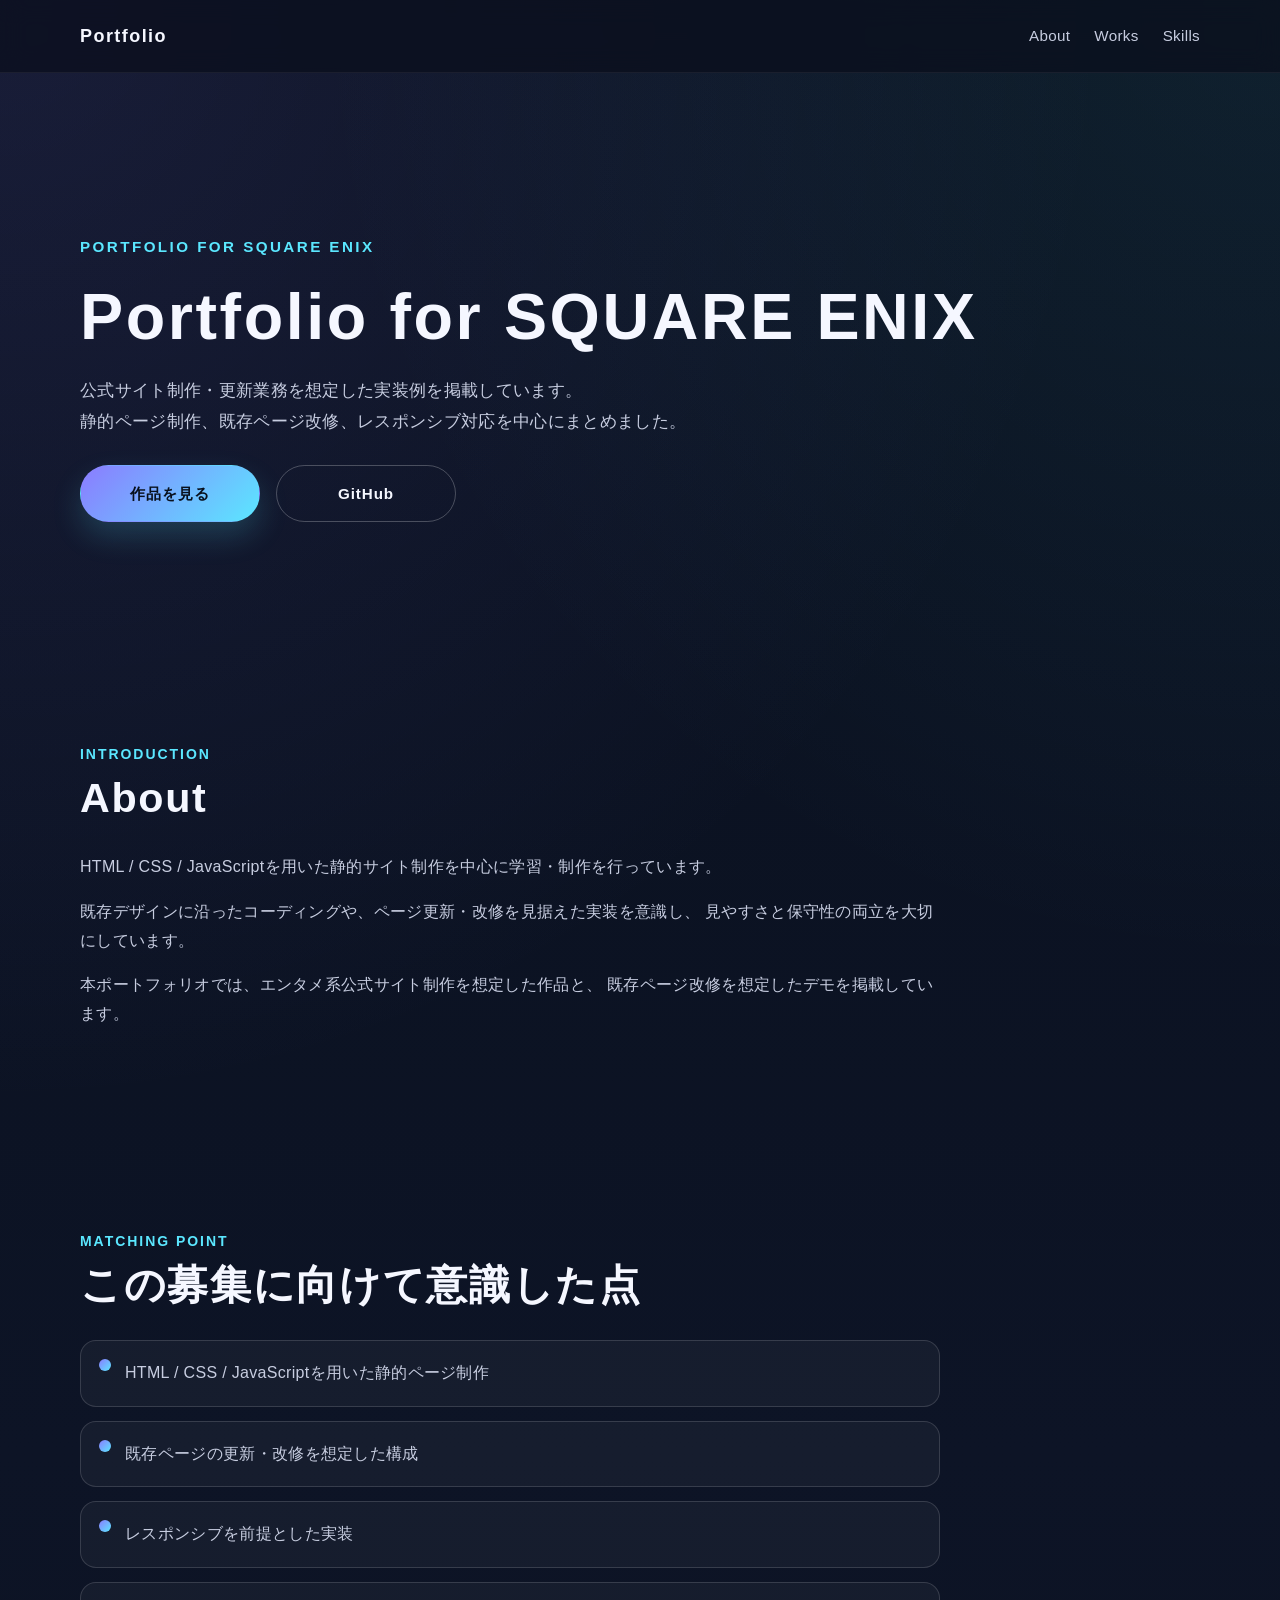
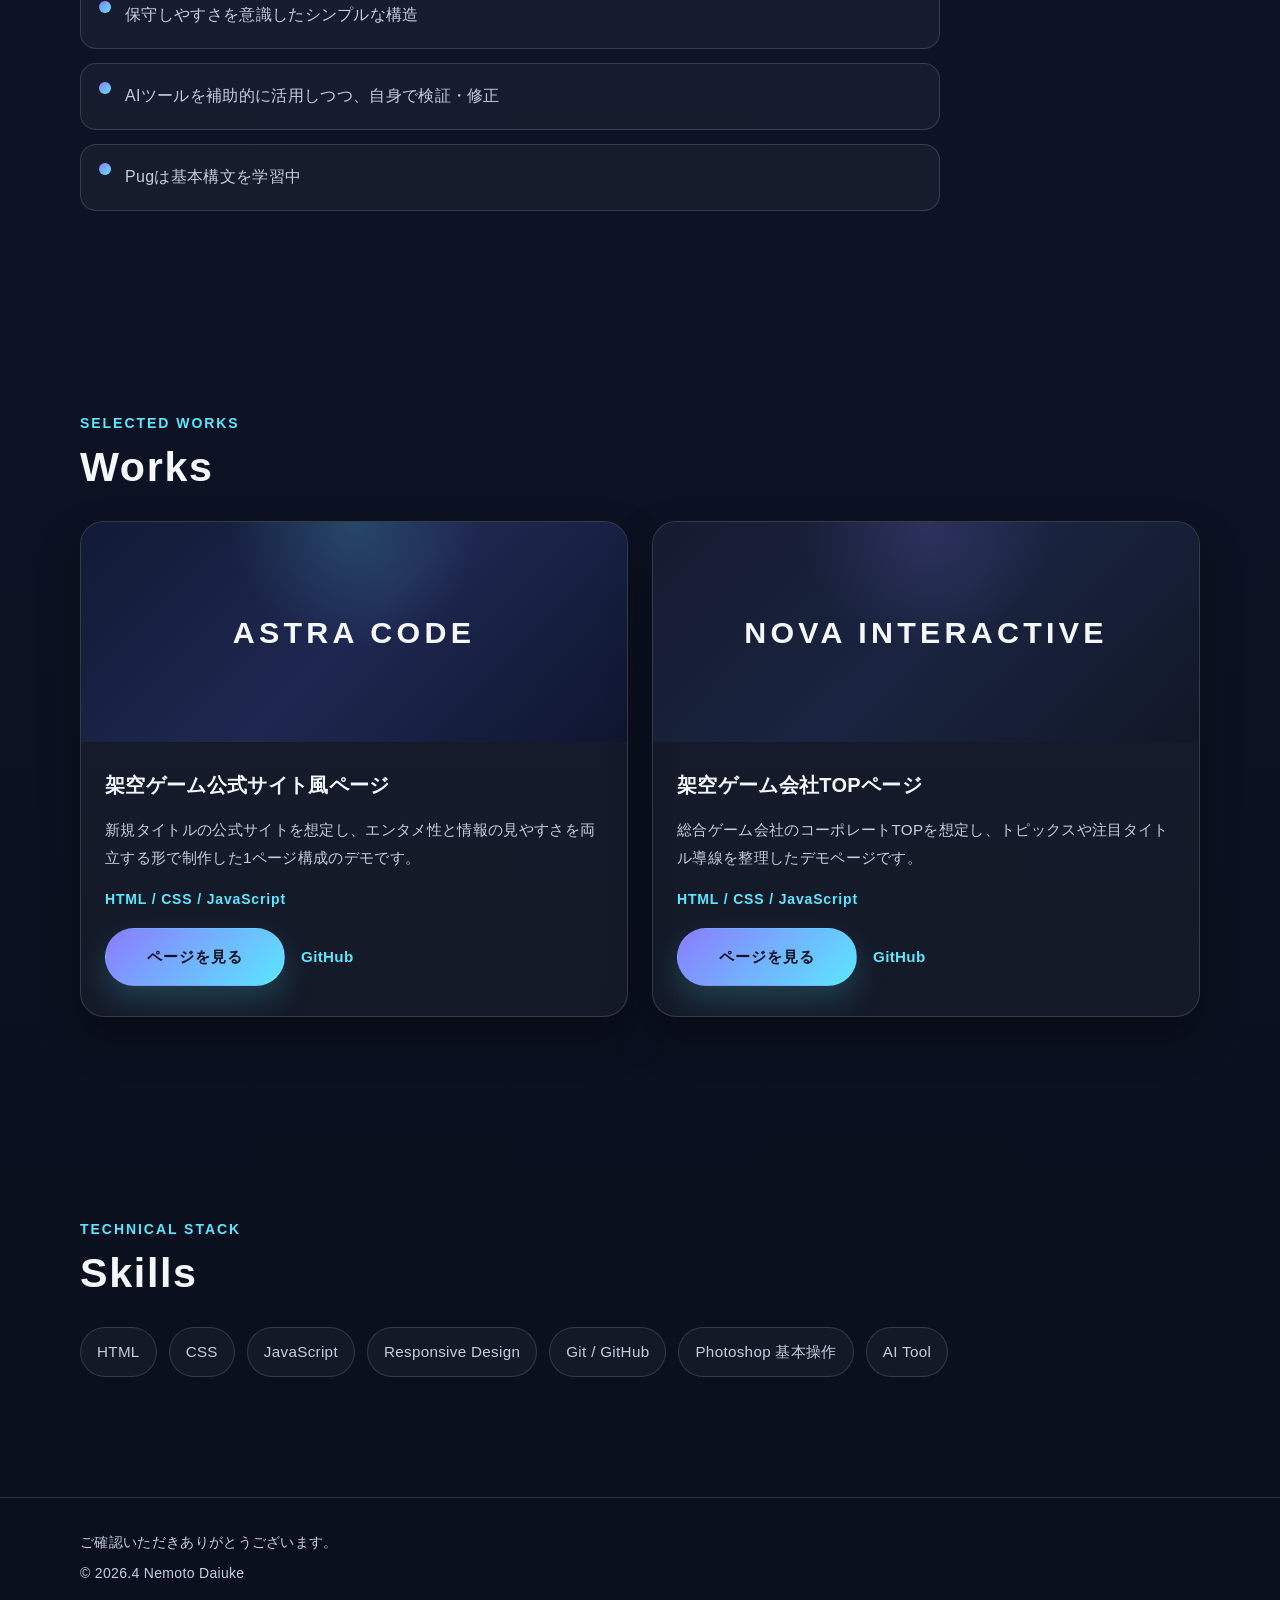
==== index.html @ 52d6af77 "Initial commit" ====
<!DOCTYPE html>
<html lang="ja">
  <head>
    <meta charset="UTF-8" />
    <meta name="viewport" content="width=device-width, initial-scale=1.0" />
    <title>Portfolio for SQUARE ENIX</title>
    <meta
      name="description"
      content="公式サイト制作・ページ更新業務を想定したWeb制作ポートフォリオです。"
    />
    <link rel="stylesheet" href="./assets/css/style.css" />
  </head>
  <body>
    <header class="siteHeader">
      <div class="siteHeader__inner container">
        <a href="./index.html" class="siteLogo">Portfolio</a>

        <nav class="globalNav" aria-label="メインナビゲーション">
          <ul class="globalNav__list">
            <li class="globalNav__item"><a href="#about">About</a></li>
            <li class="globalNav__item"><a href="#works">Works</a></li>
            <li class="globalNav__item"><a href="#skills">Skills</a></li>
          </ul>
        </nav>
      </div>
    </header>

    <main class="mainContents">
      <section class="portfolioMv">
        <div class="portfolioMv__inner container">
          <p class="portfolioMv__label">Portfolio for SQUARE ENIX</p>
          <h1 class="portfolioMv__title">Portfolio for SQUARE ENIX</h1>
          <p class="portfolioMv__text">
            公式サイト制作・更新業務を想定した実装例を掲載しています。<br />
            静的ページ制作、既存ページ改修、レスポンシブ対応を中心にまとめました。
          </p>

          <div class="portfolioMv__buttons">
            <a href="#works" class="button">作品を見る</a>
            <a href="https://github.com/yourname" class="button button--outline">
              GitHub
            </a>
          </div>
        </div>
      </section>

      <section id="about" class="section portfolioAbout">
        <div class="container">
          <div class="sectionHeading">
            <p class="sectionHeading__label">Introduction</p>
            <h2 class="sectionTitle">About</h2>
          </div>

          <div class="portfolioAbout__body">
            <p class="portfolioAbout__text">
              HTML / CSS / JavaScriptを用いた静的サイト制作を中心に学習・制作を行っています。
            </p>
            <p class="portfolioAbout__text">
              既存デザインに沿ったコーディングや、ページ更新・改修を見据えた実装を意識し、
              見やすさと保守性の両立を大切にしています。
            </p>
            <p class="portfolioAbout__text">
              本ポートフォリオでは、エンタメ系公式サイト制作を想定した作品と、
              既存ページ改修を想定したデモを掲載しています。
            </p>
          </div>
        </div>
      </section>

      <section class="section portfolioPoint">
        <div class="container">
          <div class="sectionHeading">
            <p class="sectionHeading__label">Matching Point</p>
            <h2 class="sectionTitle">この募集に向けて意識した点</h2>
          </div>

          <ul class="portfolioPoint__list">
            <li class="portfolioPoint__item">
              HTML / CSS / JavaScriptを用いた静的ページ制作
            </li>
            <li class="portfolioPoint__item">
              既存ページの更新・改修を想定した構成
            </li>
            <li class="portfolioPoint__item">
              レスポンシブを前提とした実装
            </li>
            <li class="portfolioPoint__item">
              保守しやすさを意識したシンプルな構造
            </li>
            <li class="portfolioPoint__item">
              AIツールを補助的に活用しつつ、自身で検証・修正
            </li>
            <li class="portfolioPoint__item">Pugは基本構文を学習中</li>
          </ul>
        </div>
      </section>

      <section id="works" class="section portfolioWorks">
        <div class="container">
          <div class="sectionHeading">
            <p class="sectionHeading__label">Selected Works</p>
            <h2 class="sectionTitle">Works</h2>
          </div>

          <div class="portfolioWorks__grid">
            <article class="workCard">
              <div class="workCard__visual workCard__visual--game">
                <span class="workCard__visualText">ASTRA CODE</span>
              </div>

              <div class="workCard__body">
                <h3 class="workCard__title">架空ゲーム公式サイト風ページ</h3>
                <p class="workCard__text">
                  新規タイトルの公式サイトを想定し、エンタメ性と情報の見やすさを両立する形で制作した1ページ構成のデモです。
                </p>
                <p class="workCard__meta">HTML / CSS / JavaScript</p>

                <div class="workCard__links">
                  <a href="./works/game-demo-site/index.html" class="button">
                    ページを見る
                  </a>
                  <a
                    href="https://github.com/yourname/portfolio"
                    class="textLink"
                  >
                    GitHub
                  </a>
                </div>
              </div>
            </article>

            <article class="workCard">
              <div class="workCard__visual workCard__visual--company">
                <span class="workCard__visualText">NOVA INTERACTIVE</span>
              </div>

              <div class="workCard__body">
                <h3 class="workCard__title">架空ゲーム会社TOPページ</h3>
                <p class="workCard__text">
                  総合ゲーム会社のコーポレートTOPを想定し、トピックスや注目タイトル導線を整理したデモページです。
                </p>
                <p class="workCard__meta">HTML / CSS / JavaScript</p>

                <div class="workCard__links">
                  <a href="./works/game-company-site/index.html" class="button">
                    ページを見る
                  </a>
                  <a
                    href="https://github.com/yourname/portfolio"
                    class="textLink"
                  >
                    GitHub
                  </a>
                </div>
              </div>
            </article>
          </div>
        </div>
      </section>

      <section id="skills" class="section portfolioSkill">
        <div class="container">
          <div class="sectionHeading">
            <p class="sectionHeading__label">Technical Stack</p>
            <h2 class="sectionTitle">Skills</h2>
          </div>

          <ul class="tagList">
            <li class="tagList__item">HTML</li>
            <li class="tagList__item">CSS</li>
            <li class="tagList__item">JavaScript</li>
            <li class="tagList__item">Responsive Design</li>
            <li class="tagList__item">Git / GitHub</li>
            <li class="tagList__item">Photoshop 基本操作</li>
            <li class="tagList__item">AI Tool</li>
          </ul>
        </div>
      </section>
    </main>

    <footer class="siteFooter">
      <div class="siteFooter__inner container">
        <p class="siteFooter__text">ご確認いただきありがとうございます。</p>
        <small class="siteFooter__copy">&copy; 2026.4 Nemoto Daiuke</small>
      </div>
    </footer>
  </body>
</html>
---- assets/css/style.css ----
*,
*::before,
*::after {
  -webkit-box-sizing: border-box;
          box-sizing: border-box;
}

html,
body,
div,
span,
applet,
object,
iframe,
h1,
h2,
h3,
h4,
h5,
h6,
p,
blockquote,
pre,
a,
abbr,
acronym,
address,
big,
cite,
code,
del,
dfn,
em,
img,
ins,
kbd,
q,
s,
samp,
small,
strong,
sub,
sup,
tt,
var,
b,
u,
i,
center,
dl,
dt,
dd,
ol,
ul,
li,
fieldset,
form,
label,
legend,
table,
caption,
tbody,
tfoot,
thead,
tr,
th,
td,
article,
aside,
canvas,
details,
embed,
figure,
figcaption,
footer,
header,
main,
menu,
nav,
output,
ruby,
section,
summary,
time,
mark,
audio,
video {
  margin: 0;
  padding: 0;
  border: 0;
}

ul,
ol {
  list-style: none;
}

table {
  border-collapse: collapse;
  border-spacing: 0;
}

html {
  scroll-behavior: smooth;
}

body {
  color: #f5f7ff;
  background: radial-gradient(circle at top right, rgba(91, 231, 255, 0.08), transparent 28%), radial-gradient(circle at top left, rgba(139, 124, 255, 0.12), transparent 32%), -webkit-gradient(linear, left top, left bottom, from(#09101d), color-stop(45%, #0d1426), to(#0a0f1d));
  background: radial-gradient(circle at top right, rgba(91, 231, 255, 0.08), transparent 28%), radial-gradient(circle at top left, rgba(139, 124, 255, 0.12), transparent 32%), linear-gradient(180deg, #09101d 0%, #0d1426 45%, #0a0f1d 100%);
  font-family: "Helvetica Neue", Arial, "Hiragino Sans", "Hiragino Kaku Gothic ProN", "Yu Gothic", Meiryo, sans-serif;
  line-height: 1.8;
  letter-spacing: 0.02em;
}

img {
  display: block;
  max-width: 100%;
  height: auto;
}

a {
  color: inherit;
  text-decoration: none;
  -webkit-transition: opacity 0.3s ease, color 0.3s ease, background-color 0.3s ease, border-color 0.3s ease, -webkit-transform 0.3s ease;
  transition: opacity 0.3s ease, color 0.3s ease, background-color 0.3s ease, border-color 0.3s ease, -webkit-transform 0.3s ease;
  transition: opacity 0.3s ease, color 0.3s ease, background-color 0.3s ease, border-color 0.3s ease, transform 0.3s ease;
  transition: opacity 0.3s ease, color 0.3s ease, background-color 0.3s ease, border-color 0.3s ease, transform 0.3s ease, -webkit-transform 0.3s ease;
}

a:hover {
  opacity: 0.85;
}

button,
input,
textarea,
select {
  font: inherit;
}

button {
  background: transparent;
  border: none;
  cursor: pointer;
}

.mainContents {
  display: block;
}

.container {
  width: min(100% - 40px, 1120px);
  margin-inline: auto;
}

.section {
  padding: 100px 0;
}

@media screen and (min-width: 768px) and (max-width: 1024px) {
  .container {
    width: min(100% - 56px, 1120px);
  }
  .section {
    padding: 84px 0;
  }
}
@media screen and (max-width: 767px) {
  .container {
    width: min(100% - 32px, 1120px);
  }
  .section {
    padding: 72px 0;
  }
}
.siteHeader {
  position: sticky;
  top: 0;
  z-index: 100;
  backdrop-filter: blur(12px);
  background: rgba(10, 15, 29, 0.72);
  border-bottom: 1px solid rgba(255, 255, 255, 0.06);
}

.siteHeader--overlay {
  position: absolute;
  inset: 0 0 auto 0;
  background: transparent;
  border-bottom: none;
}

.siteHeader__inner {
  min-height: 72px;
  display: -webkit-box;
  display: -ms-flexbox;
  display: flex;
  -webkit-box-align: center;
      -ms-flex-align: center;
          align-items: center;
  -webkit-box-pack: justify;
      -ms-flex-pack: justify;
          justify-content: space-between;
  gap: 20px;
}

.siteLogo {
  font-size: 1.125rem;
  font-weight: 700;
  letter-spacing: 0.08em;
}

.globalNav__list {
  display: -webkit-box;
  display: -ms-flexbox;
  display: flex;
  -webkit-box-align: center;
      -ms-flex-align: center;
          align-items: center;
  gap: 24px;
}

.globalNav__item a {
  color: #c7cde0;
  font-size: 0.95rem;
}

.globalNav__item a:hover {
  color: #f5f7ff;
}

@media screen and (min-width: 768px) and (max-width: 1024px) {
  .siteHeader__inner {
    min-height: 68px;
  }
  .globalNav__list {
    gap: 18px;
  }
  .globalNav__item a {
    font-size: 0.9rem;
  }
}
@media screen and (max-width: 767px) {
  .siteHeader__inner {
    min-height: 64px;
    -webkit-box-align: start;
        -ms-flex-align: start;
            align-items: flex-start;
    -webkit-box-orient: vertical;
    -webkit-box-direction: normal;
        -ms-flex-direction: column;
            flex-direction: column;
    -webkit-box-pack: center;
        -ms-flex-pack: center;
            justify-content: center;
    padding: 12px 0;
  }
  .globalNav {
    width: 100%;
  }
  .globalNav__list {
    gap: 14px;
    -ms-flex-wrap: wrap;
        flex-wrap: wrap;
    -webkit-box-pack: start;
        -ms-flex-pack: start;
            justify-content: flex-start;
  }
  .globalNav__item a {
    font-size: 0.875rem;
  }
}
.siteFooter {
  padding: 32px 0 40px;
  border-top: 1px solid rgba(255, 255, 255, 0.14);
}

.siteFooter__inner {
  display: grid;
  gap: 6px;
}

.siteFooter__text,
.siteFooter__copy {
  color: #c7cde0;
  font-size: 0.875rem;
}

.button {
  display: -webkit-inline-box;
  display: -ms-inline-flexbox;
  display: inline-flex;
  -webkit-box-align: center;
      -ms-flex-align: center;
          align-items: center;
  -webkit-box-pack: center;
      -ms-flex-pack: center;
          justify-content: center;
  min-width: 180px;
  padding: 14px 24px;
  border: 1px solid transparent;
  border-radius: 999px;
  background: linear-gradient(135deg, #8b7cff, #5be7ff);
  color: #08101d;
  font-size: 0.95rem;
  font-weight: 700;
  letter-spacing: 0.06em;
  -webkit-box-shadow: 0 14px 30px rgba(91, 231, 255, 0.18);
          box-shadow: 0 14px 30px rgba(91, 231, 255, 0.18);
  -webkit-transition: opacity 0.3s ease, border-color 0.3s ease, background-color 0.3s ease, -webkit-transform 0.3s ease;
  transition: opacity 0.3s ease, border-color 0.3s ease, background-color 0.3s ease, -webkit-transform 0.3s ease;
  transition: opacity 0.3s ease, transform 0.3s ease, border-color 0.3s ease, background-color 0.3s ease;
  transition: opacity 0.3s ease, transform 0.3s ease, border-color 0.3s ease, background-color 0.3s ease, -webkit-transform 0.3s ease;
}

.button:hover {
  -webkit-transform: translateY(-2px);
          transform: translateY(-2px);
  opacity: 1;
}

.button--outline {
  background: transparent;
  color: #f5f7ff;
  border-color: rgba(255, 255, 255, 0.24);
  -webkit-box-shadow: none;
          box-shadow: none;
}

@media screen and (min-width: 768px) and (max-width: 1024px) {
  .button {
    min-width: 164px;
    padding: 13px 22px;
    font-size: 0.9rem;
  }
}
@media screen and (max-width: 767px) {
  .button {
    min-width: 150px;
    padding: 12px 20px;
    font-size: 0.875rem;
  }
}
.sectionHeading {
  margin-bottom: 28px;
}

.sectionHeading__label {
  color: #5be7ff;
  font-size: 0.875rem;
  font-weight: 700;
  letter-spacing: 0.14em;
  text-transform: uppercase;
}

.sectionTitle {
  margin-top: 6px;
  font-size: clamp(1.75rem, 1.3rem + 1.6vw, 2.6rem);
  line-height: 1.25;
  letter-spacing: 0.04em;
}

.tagList {
  display: -webkit-box;
  display: -ms-flexbox;
  display: flex;
  -ms-flex-wrap: wrap;
      flex-wrap: wrap;
  gap: 12px;
}

.tagList__item {
  padding: 10px 16px;
  border: 1px solid rgba(255, 255, 255, 0.14);
  border-radius: 999px;
  background: rgba(255, 255, 255, 0.04);
  color: #c7cde0;
  font-size: 0.95rem;
}

.workCard {
  display: grid;
  border: 1px solid rgba(255, 255, 255, 0.14);
  border-radius: 24px;
  overflow: hidden;
  background: rgba(255, 255, 255, 0.04);
  -webkit-box-shadow: 0 20px 40px rgba(0, 0, 0, 0.35);
          box-shadow: 0 20px 40px rgba(0, 0, 0, 0.35);
}

.workCard__visual {
  min-height: 220px;
  display: grid;
  place-items: center;
  padding: 24px;
  text-align: center;
}

.workCard__visual--game {
  background: radial-gradient(circle at top, rgba(91, 231, 255, 0.18), transparent 36%), linear-gradient(135deg, #111a35 0%, #1f2751 50%, #0e1630 100%);
}

.workCard__visual--company {
  background: radial-gradient(circle at top, rgba(139, 124, 255, 0.18), transparent 36%), linear-gradient(135deg, #151b30 0%, #1a2440 50%, #101827 100%);
}

.workCard__visualText {
  font-size: clamp(1.4rem, 1.1rem + 1vw, 2rem);
  font-weight: 800;
  letter-spacing: 0.14em;
}

.workCard__body {
  display: grid;
  gap: 16px;
  padding: 28px 24px 30px;
}

.workCard__title {
  font-size: 1.25rem;
  line-height: 1.5;
}

.workCard__text {
  color: #c7cde0;
  font-size: 0.95rem;
}

.workCard__meta {
  color: #5be7ff;
  font-size: 0.875rem;
  font-weight: 700;
  letter-spacing: 0.06em;
}

.workCard__links {
  display: -webkit-box;
  display: -ms-flexbox;
  display: flex;
  -ms-flex-wrap: wrap;
      flex-wrap: wrap;
  -webkit-box-align: center;
      -ms-flex-align: center;
          align-items: center;
  gap: 16px;
}

.textLink {
  color: #5be7ff;
  font-size: 0.95rem;
  font-weight: 700;
}

.newsList {
  display: grid;
  gap: 14px;
}

.newsList__item {
  display: grid;
  gap: 6px;
  padding: 18px 20px;
  border: 1px solid rgba(255, 255, 255, 0.14);
  border-radius: 16px;
  background: rgba(255, 255, 255, 0.04);
}

.newsList__date {
  color: #5be7ff;
  font-size: 0.875rem;
  font-weight: 700;
  letter-spacing: 0.08em;
}

.newsList__title {
  font-size: 1rem;
  line-height: 1.7;
}

.characterCard {
  border: 1px solid rgba(255, 255, 255, 0.14);
  border-radius: 24px;
  overflow: hidden;
  background: rgba(255, 255, 255, 0.04);
}

.characterCard__image {
  min-height: 240px;
  background: radial-gradient(circle at top, rgba(91, 231, 255, 0.14), transparent 36%), -webkit-gradient(linear, left top, left bottom, from(#1d2446), to(#111a30));
  background: radial-gradient(circle at top, rgba(91, 231, 255, 0.14), transparent 36%), linear-gradient(180deg, #1d2446 0%, #111a30 100%);
}

.characterCard__body {
  display: grid;
  gap: 10px;
  padding: 22px 20px 24px;
}

.characterCard__name {
  font-size: 1.125rem;
}

.characterCard__text {
  color: #c7cde0;
  font-size: 0.95rem;
}

.campaignBox {
  display: grid;
  gap: 14px;
  padding: 28px 24px;
  border: 1px solid rgba(91, 231, 255, 0.18);
  border-radius: 24px;
  background: radial-gradient(circle at top right, rgba(91, 231, 255, 0.12), transparent 35%), rgba(255, 255, 255, 0.04);
}

.campaignBox__label {
  color: #5be7ff;
  font-size: 0.875rem;
  font-weight: 700;
  letter-spacing: 0.12em;
  text-transform: uppercase;
}

.campaignBox__title {
  font-size: 1.5rem;
  line-height: 1.4;
}

.campaignBox__text {
  color: #c7cde0;
}

@media screen and (min-width: 768px) and (max-width: 1024px) {
  .workCard__visual {
    min-height: 200px;
  }
  .workCard__body {
    padding: 24px 20px 26px;
  }
  .characterCard__image {
    min-height: 210px;
  }
  .campaignBox {
    padding: 26px 22px;
  }
  .campaignBox__title {
    font-size: 1.35rem;
  }
}
@media screen and (max-width: 767px) {
  .workCard__visual {
    min-height: 180px;
  }
  .workCard__body {
    padding: 24px 18px 24px;
  }
  .workCard__links {
    gap: 12px;
  }
  .characterCard__image {
    min-height: 180px;
  }
  .campaignBox {
    padding: 22px 18px;
  }
  .campaignBox__title {
    font-size: 1.25rem;
  }
}
.portfolioMv {
  padding: 160px 0 120px;
}

.portfolioMv__inner {
  display: grid;
  gap: 20px;
}

.portfolioMv__label {
  color: #5be7ff;
  font-size: 0.95rem;
  font-weight: 700;
  letter-spacing: 0.16em;
  text-transform: uppercase;
}

.portfolioMv__title {
  font-size: clamp(2.6rem, 1.8rem + 2.8vw, 4.8rem);
  line-height: 1.15;
  letter-spacing: 0.04em;
}

.portfolioMv__text {
  max-width: 760px;
  color: #c7cde0;
  font-size: clamp(1rem, 0.92rem + 0.2vw, 1.125rem);
}

.portfolioMv__buttons {
  display: -webkit-box;
  display: -ms-flexbox;
  display: flex;
  -ms-flex-wrap: wrap;
      flex-wrap: wrap;
  gap: 16px;
  margin-top: 8px;
}

.portfolioAbout__body {
  display: grid;
  gap: 16px;
  max-width: 860px;
}

.portfolioAbout__text {
  color: #c7cde0;
}

.portfolioPoint__list {
  display: grid;
  gap: 14px;
  max-width: 860px;
}

.portfolioPoint__item {
  position: relative;
  padding: 18px 20px 18px 44px;
  border: 1px solid rgba(255, 255, 255, 0.14);
  border-radius: 16px;
  background: rgba(255, 255, 255, 0.04);
  color: #c7cde0;
}

.portfolioPoint__item::before {
  position: absolute;
  top: 18px;
  left: 18px;
  width: 12px;
  height: 12px;
  border-radius: 50%;
  background: linear-gradient(135deg, #8b7cff, #5be7ff);
  content: "";
}

.portfolioWorks__grid {
  display: grid;
  grid-template-columns: repeat(2, minmax(0, 1fr));
  gap: 24px;
}

.portfolioSkill {
  padding-bottom: 120px;
}

@media screen and (min-width: 768px) and (max-width: 1024px) {
  .portfolioMv {
    padding: 136px 0 96px;
  }
  .portfolioMv__inner {
    gap: 18px;
  }
  .portfolioMv__text {
    max-width: 680px;
  }
  .portfolioWorks__grid {
    gap: 20px;
  }
  .portfolioPoint__item {
    padding: 17px 18px 17px 42px;
  }
  .portfolioPoint__item::before {
    top: 17px;
    left: 17px;
  }
  .portfolioSkill {
    padding-bottom: 96px;
  }
}
@media screen and (max-width: 767px) {
  .portfolioMv {
    padding: 120px 0 84px;
  }
  .portfolioMv__inner {
    gap: 16px;
  }
  .portfolioMv__buttons {
    gap: 12px;
  }
  .portfolioWorks__grid {
    grid-template-columns: 1fr;
  }
  .portfolioPoint__item {
    padding: 16px 16px 16px 40px;
  }
  .portfolioPoint__item::before {
    top: 17px;
    left: 16px;
  }
  .portfolioSkill {
    padding-bottom: 72px;
  }
}
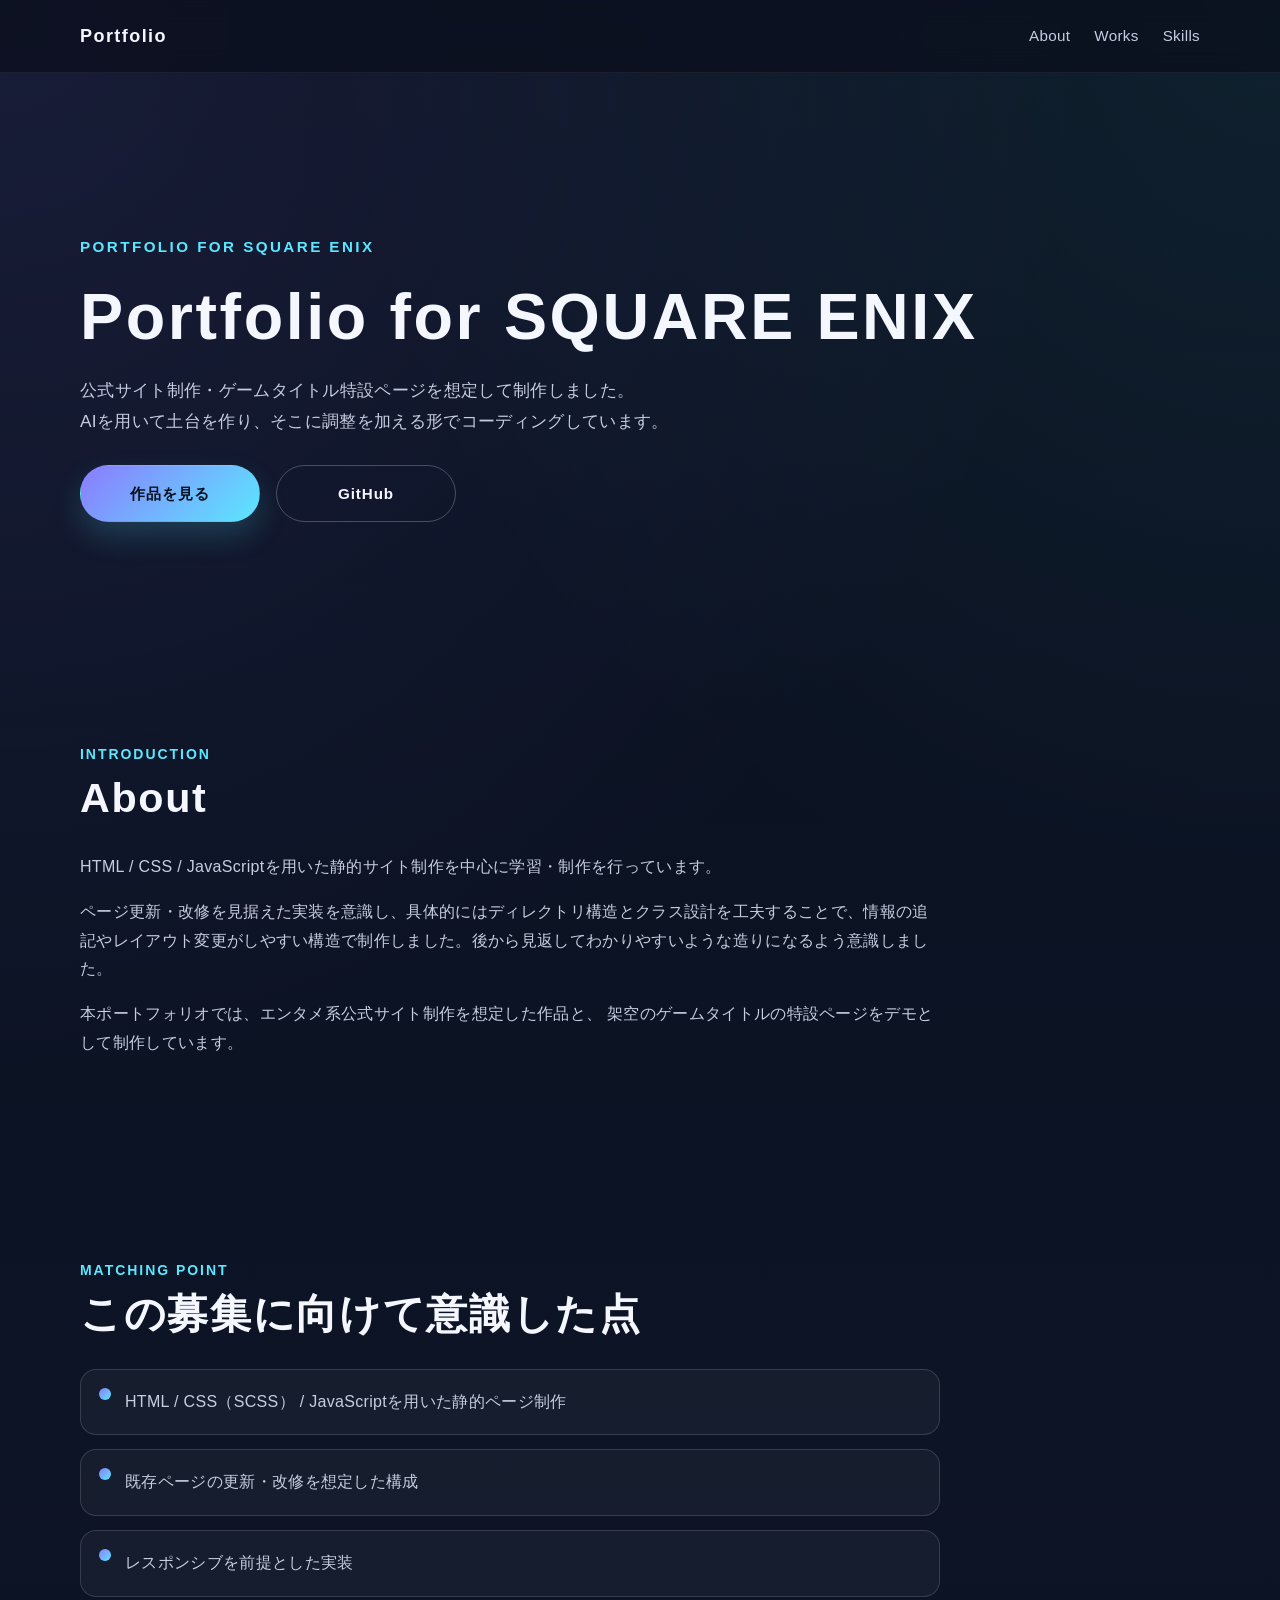
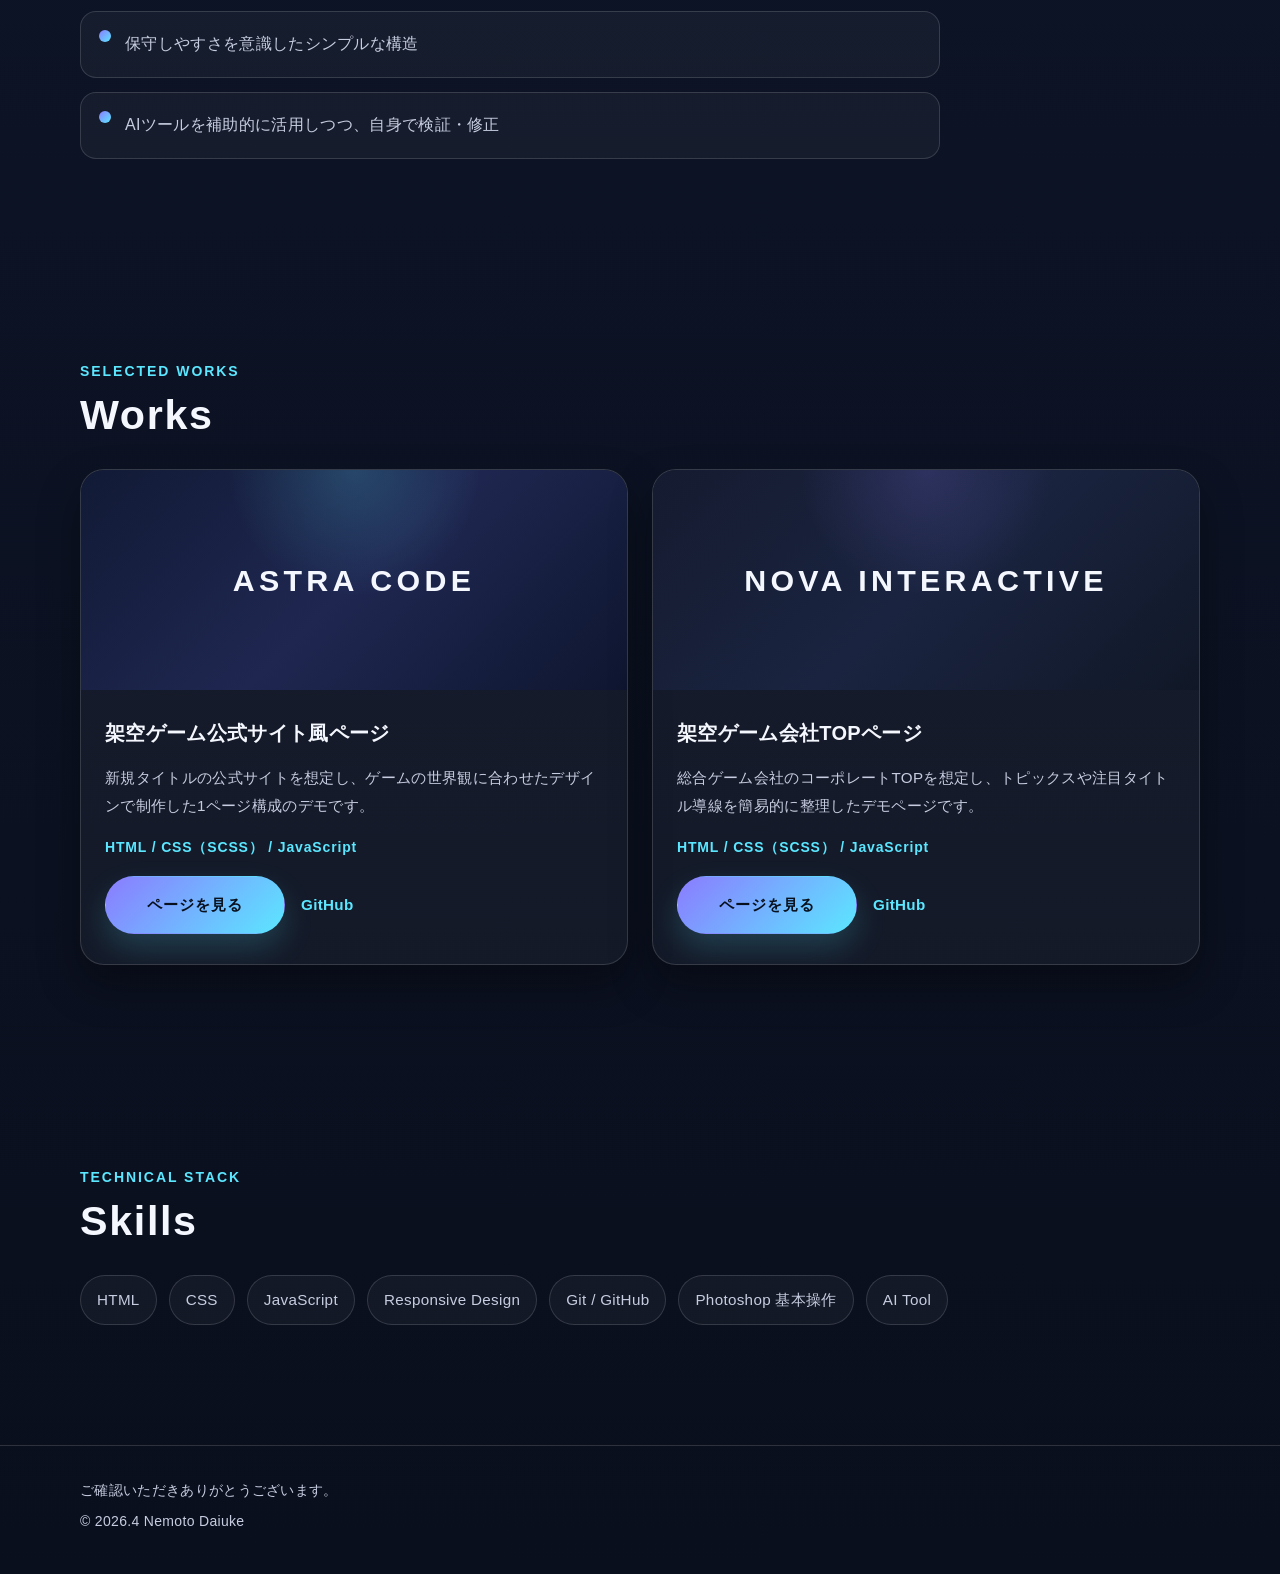
==== commit 4f55e2bf: "style: topページの文言・GitHubリンク、companyページのカード角丸を調整" ====
--- a/index.html
+++ b/index.html
@@ -6,7 +6,7 @@
     <title>Portfolio for SQUARE ENIX</title>
     <meta
       name="description"
-      content="公式サイト制作・ページ更新業務を想定したWeb制作ポートフォリオです。"
+      content="公式サイト制作・ページ更新業務を想定したS社様向けポートフォリオです。"
     />
     <link rel="stylesheet" href="./assets/css/style.css" />
   </head>
@@ -31,13 +31,13 @@
           <p class="portfolioMv__label">Portfolio for SQUARE ENIX</p>
           <h1 class="portfolioMv__title">Portfolio for SQUARE ENIX</h1>
           <p class="portfolioMv__text">
-            公式サイト制作・更新業務を想定した実装例を掲載しています。<br />
-            静的ページ制作、既存ページ改修、レスポンシブ対応を中心にまとめました。
+            公式サイト制作・ゲームタイトル特設ページを想定して制作しました。<br />
+            AIを用いて土台を作り、そこに調整を加える形でコーディングしています。
           </p>
 
           <div class="portfolioMv__buttons">
             <a href="#works" class="button">作品を見る</a>
-            <a href="https://github.com/yourname" class="button button--outline">
+            <a href="https://github.com/nt-disk/Portfolio" class="button button--outline">
               GitHub
             </a>
           </div>
@@ -56,12 +56,11 @@
               HTML / CSS / JavaScriptを用いた静的サイト制作を中心に学習・制作を行っています。
             </p>
             <p class="portfolioAbout__text">
-              既存デザインに沿ったコーディングや、ページ更新・改修を見据えた実装を意識し、
-              見やすさと保守性の両立を大切にしています。
+              ページ更新・改修を見据えた実装を意識し、具体的にはディレクトリ構造とクラス設計を工夫することで、情報の追記やレイアウト変更がしやすい構造で制作しました。後から見返してわかりやすいような造りになるよう意識しました。
             </p>
             <p class="portfolioAbout__text">
               本ポートフォリオでは、エンタメ系公式サイト制作を想定した作品と、
-              既存ページ改修を想定したデモを掲載しています。
+              架空のゲームタイトルの特設ページをデモとして制作しています。
             </p>
           </div>
         </div>
@@ -76,7 +75,7 @@
 
           <ul class="portfolioPoint__list">
             <li class="portfolioPoint__item">
-              HTML / CSS / JavaScriptを用いた静的ページ制作
+              HTML / CSS（SCSS） / JavaScriptを用いた静的ページ制作
             </li>
             <li class="portfolioPoint__item">
               既存ページの更新・改修を想定した構成
@@ -90,7 +89,6 @@
             <li class="portfolioPoint__item">
               AIツールを補助的に活用しつつ、自身で検証・修正
             </li>
-            <li class="portfolioPoint__item">Pugは基本構文を学習中</li>
           </ul>
         </div>
       </section>
@@ -111,16 +109,16 @@
               <div class="workCard__body">
                 <h3 class="workCard__title">架空ゲーム公式サイト風ページ</h3>
                 <p class="workCard__text">
-                  新規タイトルの公式サイトを想定し、エンタメ性と情報の見やすさを両立する形で制作した1ページ構成のデモです。
+                  新規タイトルの公式サイトを想定し、ゲームの世界観に合わせたデザインで制作した1ページ構成のデモです。
                 </p>
-                <p class="workCard__meta">HTML / CSS / JavaScript</p>
+                <p class="workCard__meta">HTML / CSS（SCSS） / JavaScript</p>
 
                 <div class="workCard__links">
                   <a href="./works/game-demo-site/index.html" class="button">
                     ページを見る
                   </a>
                   <a
-                    href="https://github.com/yourname/portfolio"
+                    href="https://github.com/nt-disk/Portfolio/portfolio"
                     class="textLink"
                   >
                     GitHub
@@ -137,16 +135,16 @@
               <div class="workCard__body">
                 <h3 class="workCard__title">架空ゲーム会社TOPページ</h3>
                 <p class="workCard__text">
-                  総合ゲーム会社のコーポレートTOPを想定し、トピックスや注目タイトル導線を整理したデモページです。
+                  総合ゲーム会社のコーポレートTOPを想定し、トピックスや注目タイトル導線を簡易的に整理したデモページです。
                 </p>
-                <p class="workCard__meta">HTML / CSS / JavaScript</p>
+                <p class="workCard__meta">HTML / CSS（SCSS） / JavaScript</p>
 
                 <div class="workCard__links">
                   <a href="./works/game-company-site/index.html" class="button">
                     ページを見る
                   </a>
                   <a
-                    href="https://github.com/yourname/portfolio"
+                    href="https://github.com/nt-disk/Portfolio/portfolio"
                     class="textLink"
                   >
                     GitHub
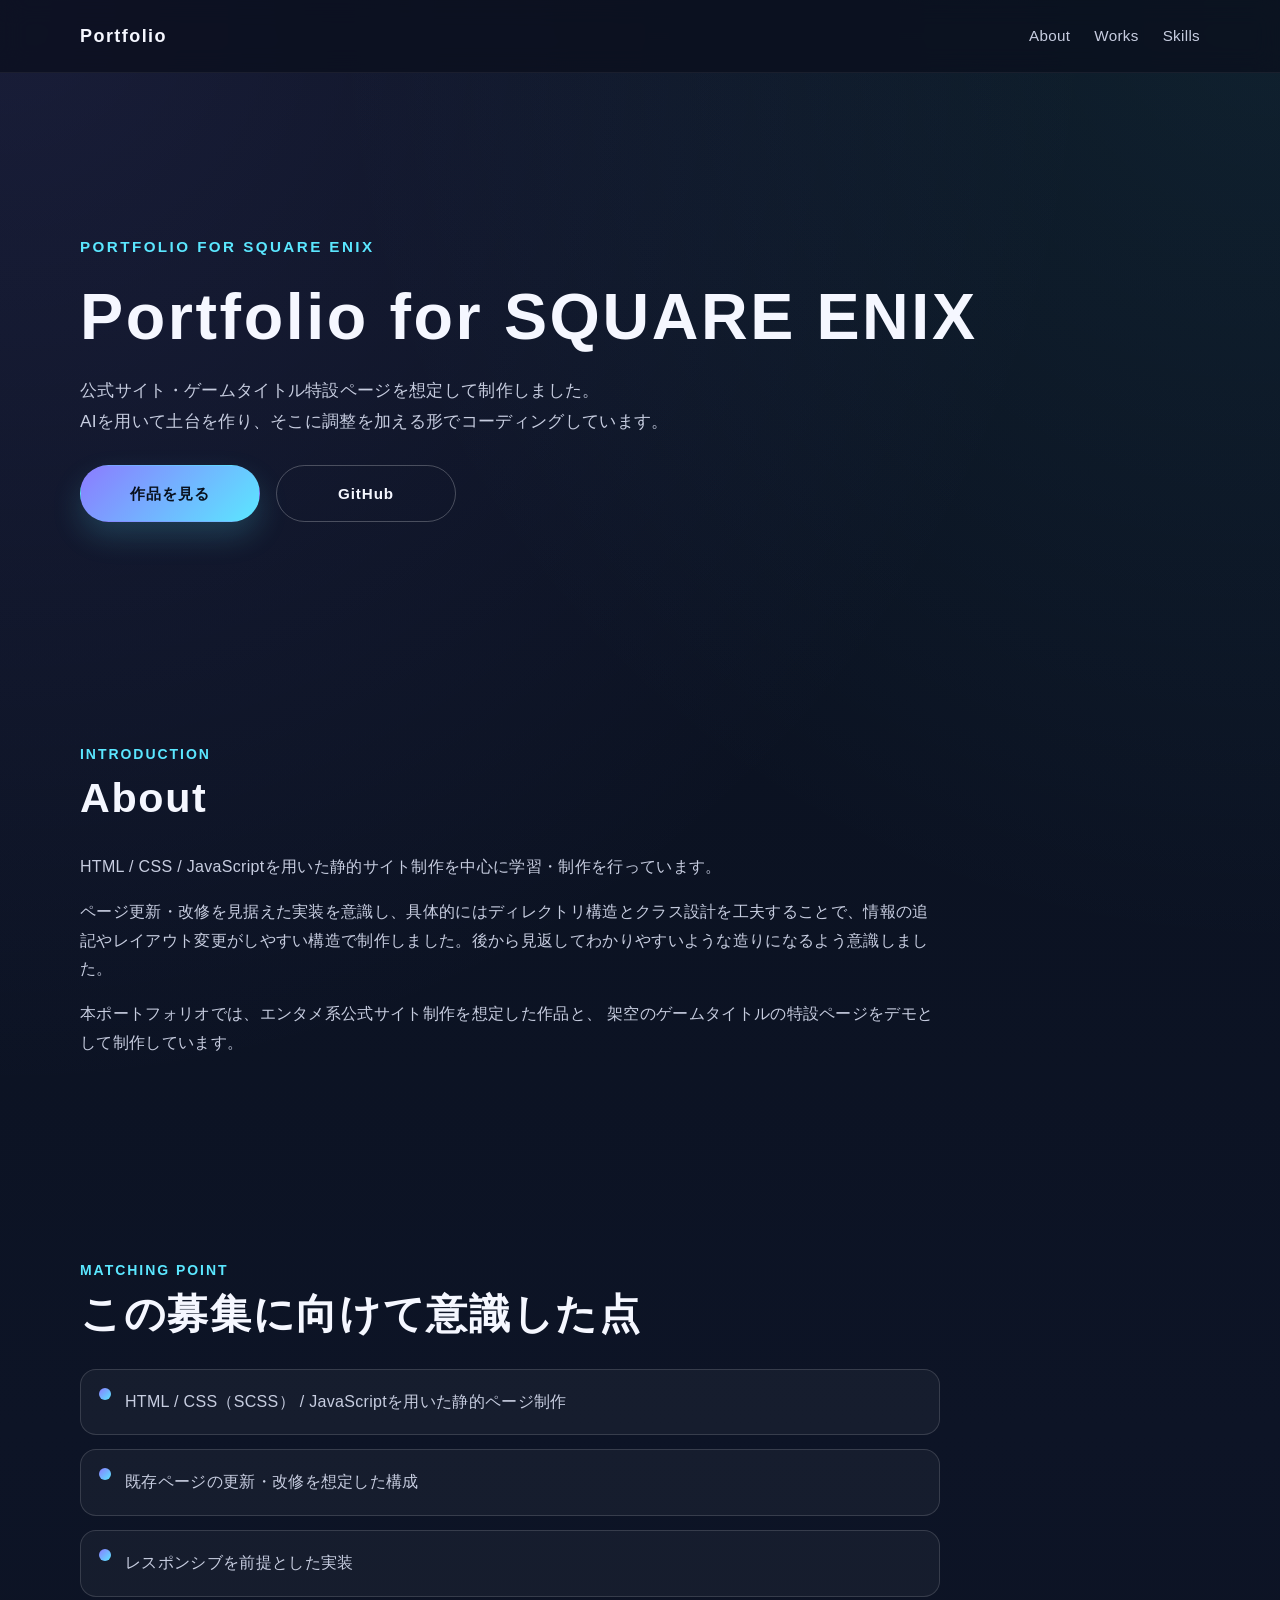
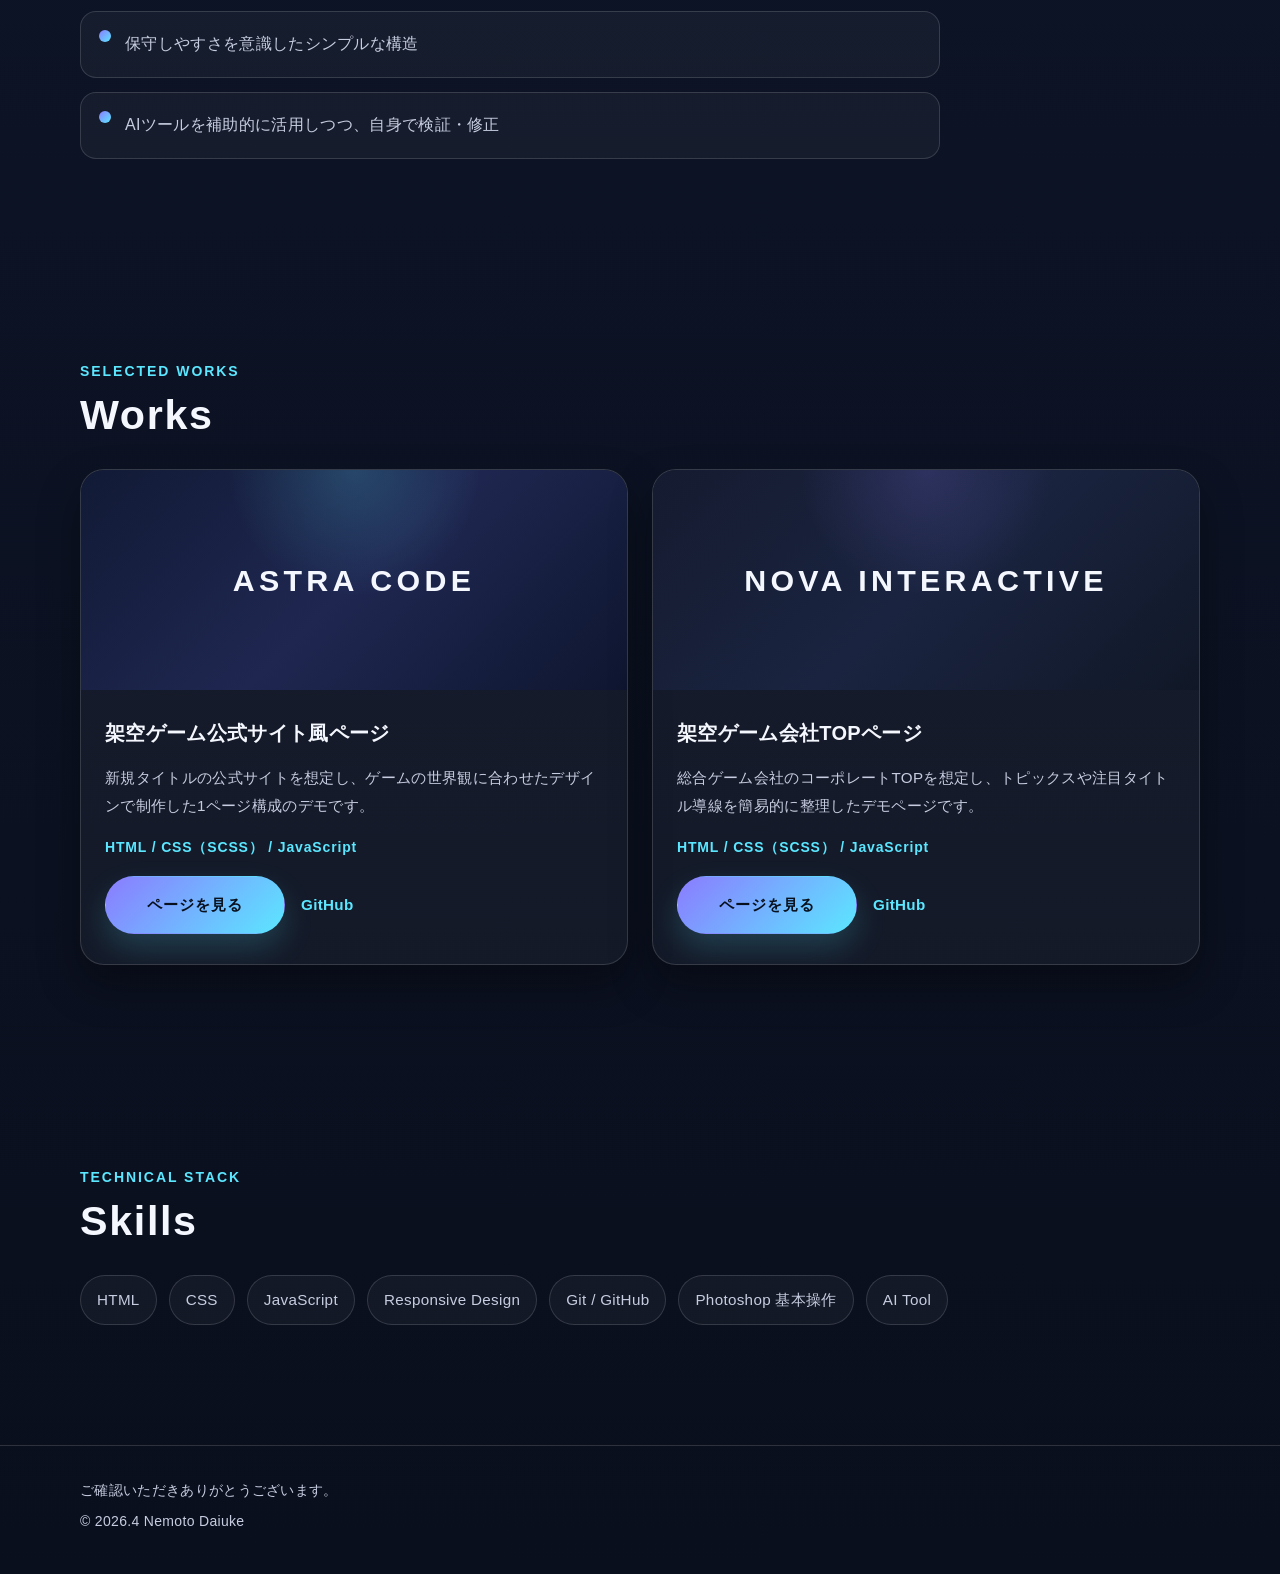
==== commit efb99c9c: "content: 文言を調整" ====
--- a/index.html
+++ b/index.html
@@ -6,7 +6,7 @@
     <title>Portfolio for SQUARE ENIX</title>
     <meta
       name="description"
-      content="公式サイト制作・ページ更新業務を想定したS社様向けポートフォリオです。"
+      content="S社様向けポートフォリオです。"
     />
     <link rel="stylesheet" href="./assets/css/style.css" />
   </head>
@@ -31,7 +31,7 @@
           <p class="portfolioMv__label">Portfolio for SQUARE ENIX</p>
           <h1 class="portfolioMv__title">Portfolio for SQUARE ENIX</h1>
           <p class="portfolioMv__text">
-            公式サイト制作・ゲームタイトル特設ページを想定して制作しました。<br />
+            公式サイト・ゲームタイトル特設ページを想定して制作しました。<br />
             AIを用いて土台を作り、そこに調整を加える形でコーディングしています。
           </p>
 
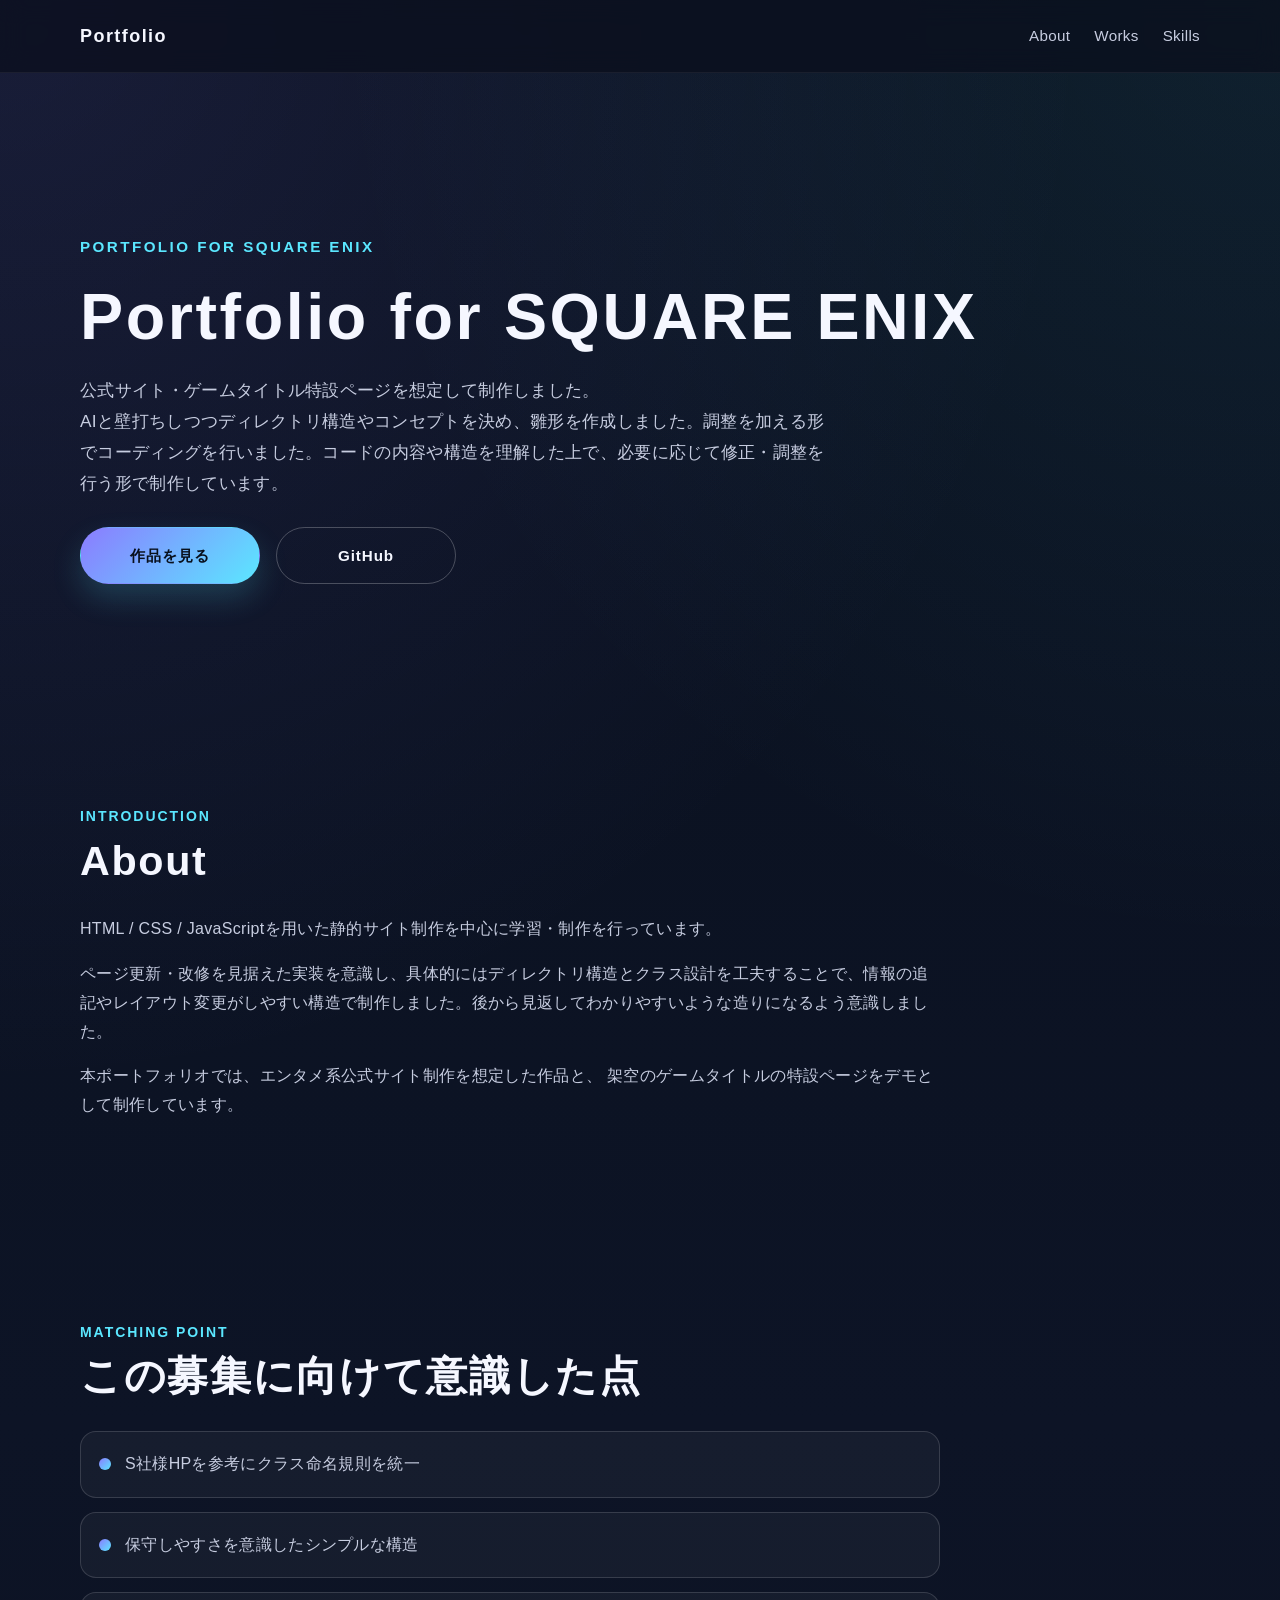
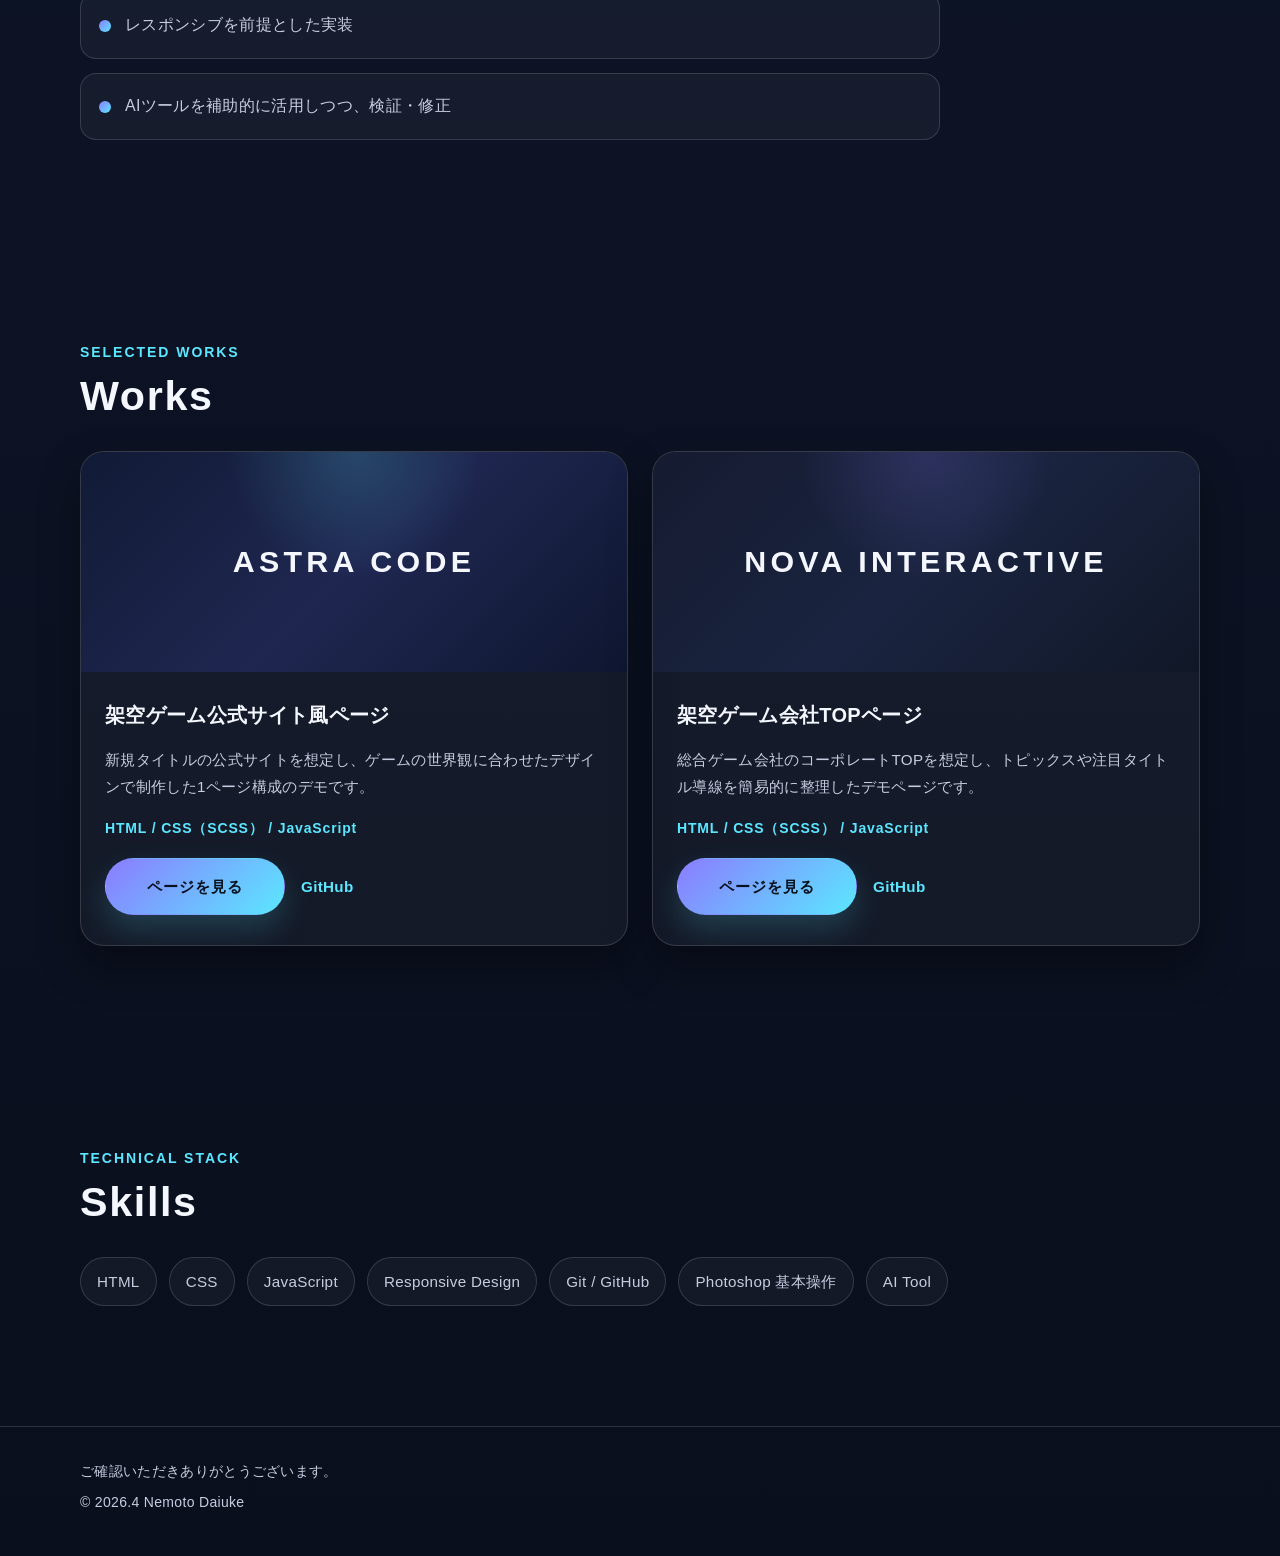
==== commit 5cd64185: "content: リスト文言を修正、不要なリストを削除" ====
--- a/index.html
+++ b/index.html
@@ -3,7 +3,7 @@
   <head>
     <meta charset="UTF-8" />
     <meta name="viewport" content="width=device-width, initial-scale=1.0" />
-    <title>Portfolio for SQUARE ENIX</title>
+    <title>Portfolio for S社様</title>
     <meta
       name="description"
       content="S社様向けポートフォリオです。"
@@ -32,7 +32,7 @@
           <h1 class="portfolioMv__title">Portfolio for SQUARE ENIX</h1>
           <p class="portfolioMv__text">
             公式サイト・ゲームタイトル特設ページを想定して制作しました。<br />
-            AIを用いて土台を作り、そこに調整を加える形でコーディングしています。
+            AIと壁打ちしつつディレクトリ構造やコンセプトを決め、雛形を作成しました。調整を加える形でコーディングを行いました。コードの内容や構造を理解した上で、必要に応じて修正・調整を行う形で制作しています。
           </p>
 
           <div class="portfolioMv__buttons">
@@ -75,19 +75,16 @@
 
           <ul class="portfolioPoint__list">
             <li class="portfolioPoint__item">
-              HTML / CSS（SCSS） / JavaScriptを用いた静的ページ制作
+              S社様HPを参考にクラス命名規則を統一
             </li>
             <li class="portfolioPoint__item">
-              既存ページの更新・改修を想定した構成
+              保守しやすさを意識したシンプルな構造
             </li>
             <li class="portfolioPoint__item">
               レスポンシブを前提とした実装
             </li>
             <li class="portfolioPoint__item">
-              保守しやすさを意識したシンプルな構造
-            </li>
-            <li class="portfolioPoint__item">
-              AIツールを補助的に活用しつつ、自身で検証・修正
+              AIツールを補助的に活用しつつ、検証・修正
             </li>
           </ul>
         </div>
--- a/assets/css/style.css
+++ b/assets/css/style.css
@@ -633,14 +633,16 @@
 }
 
 .portfolioPoint__item::before {
+  content: "";
   position: absolute;
-  top: 18px;
+  top: 50%;
   left: 18px;
   width: 12px;
   height: 12px;
   border-radius: 50%;
   background: linear-gradient(135deg, #8b7cff, #5be7ff);
-  content: "";
+  -webkit-transform: translateY(-50%);
+          transform: translateY(-50%);
 }
 
 .portfolioWorks__grid {
@@ -670,7 +672,6 @@
     padding: 17px 18px 17px 42px;
   }
   .portfolioPoint__item::before {
-    top: 17px;
     left: 17px;
   }
   .portfolioSkill {
@@ -694,7 +695,6 @@
     padding: 16px 16px 16px 40px;
   }
   .portfolioPoint__item::before {
-    top: 17px;
     left: 16px;
   }
   .portfolioSkill {
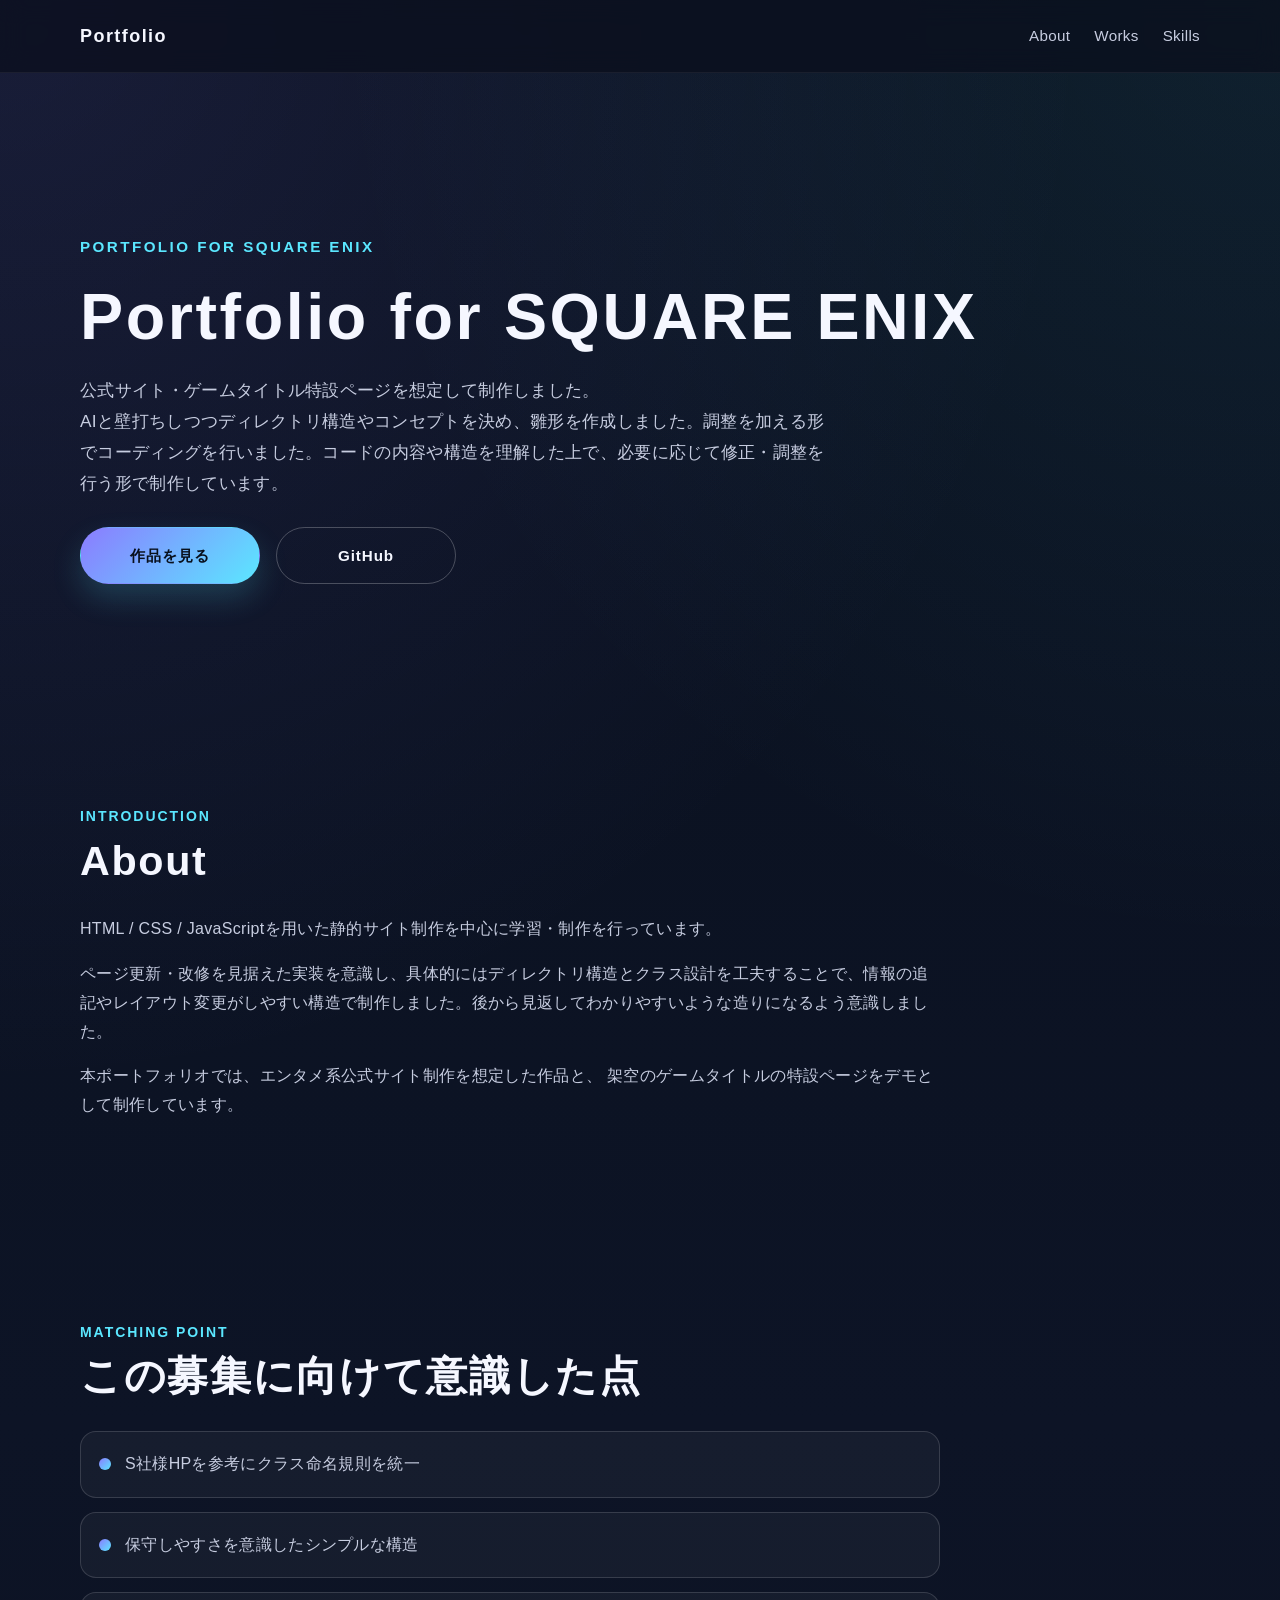
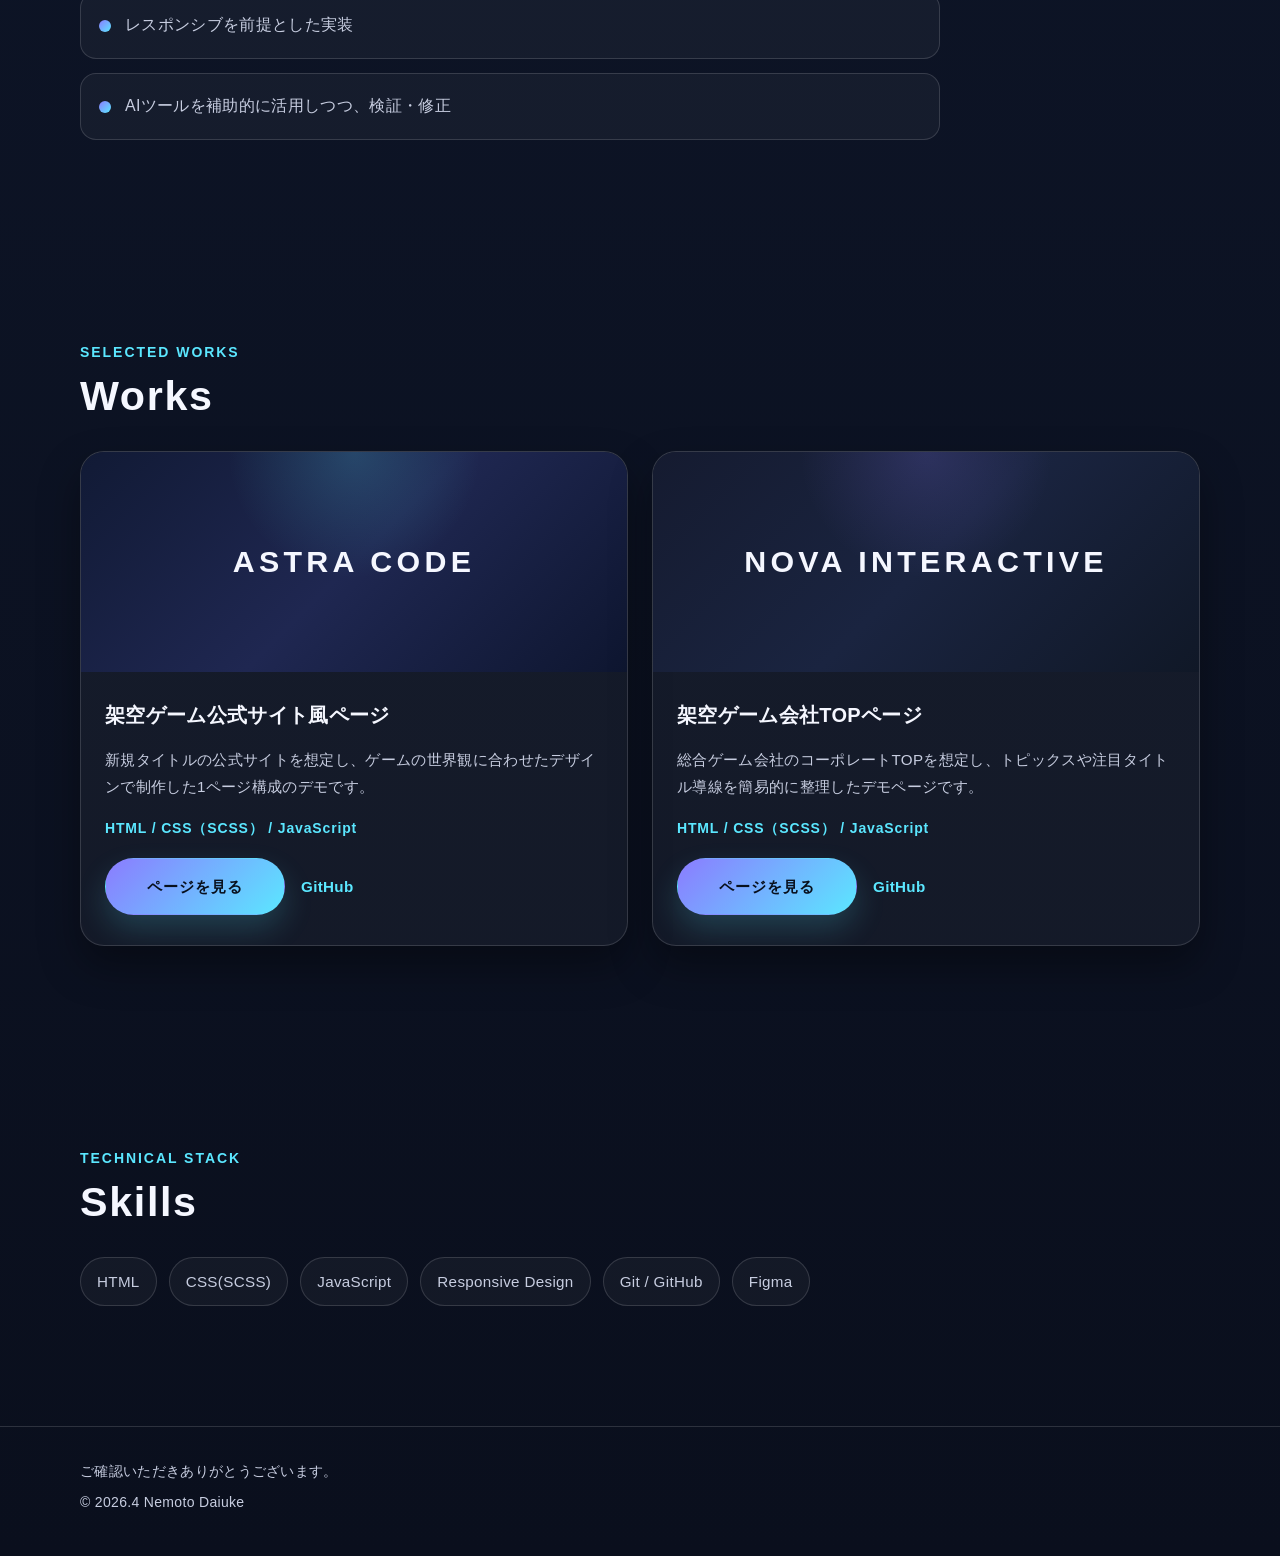
==== commit 466cbe89: "content: 文言を調整" ====
--- a/index.html
+++ b/index.html
@@ -162,12 +162,11 @@
 
           <ul class="tagList">
             <li class="tagList__item">HTML</li>
-            <li class="tagList__item">CSS</li>
+            <li class="tagList__item">CSS(SCSS)</li>
             <li class="tagList__item">JavaScript</li>
             <li class="tagList__item">Responsive Design</li>
             <li class="tagList__item">Git / GitHub</li>
-            <li class="tagList__item">Photoshop 基本操作</li>
-            <li class="tagList__item">AI Tool</li>
+            <li class="tagList__item">Figma</li>
           </ul>
         </div>
       </section>
